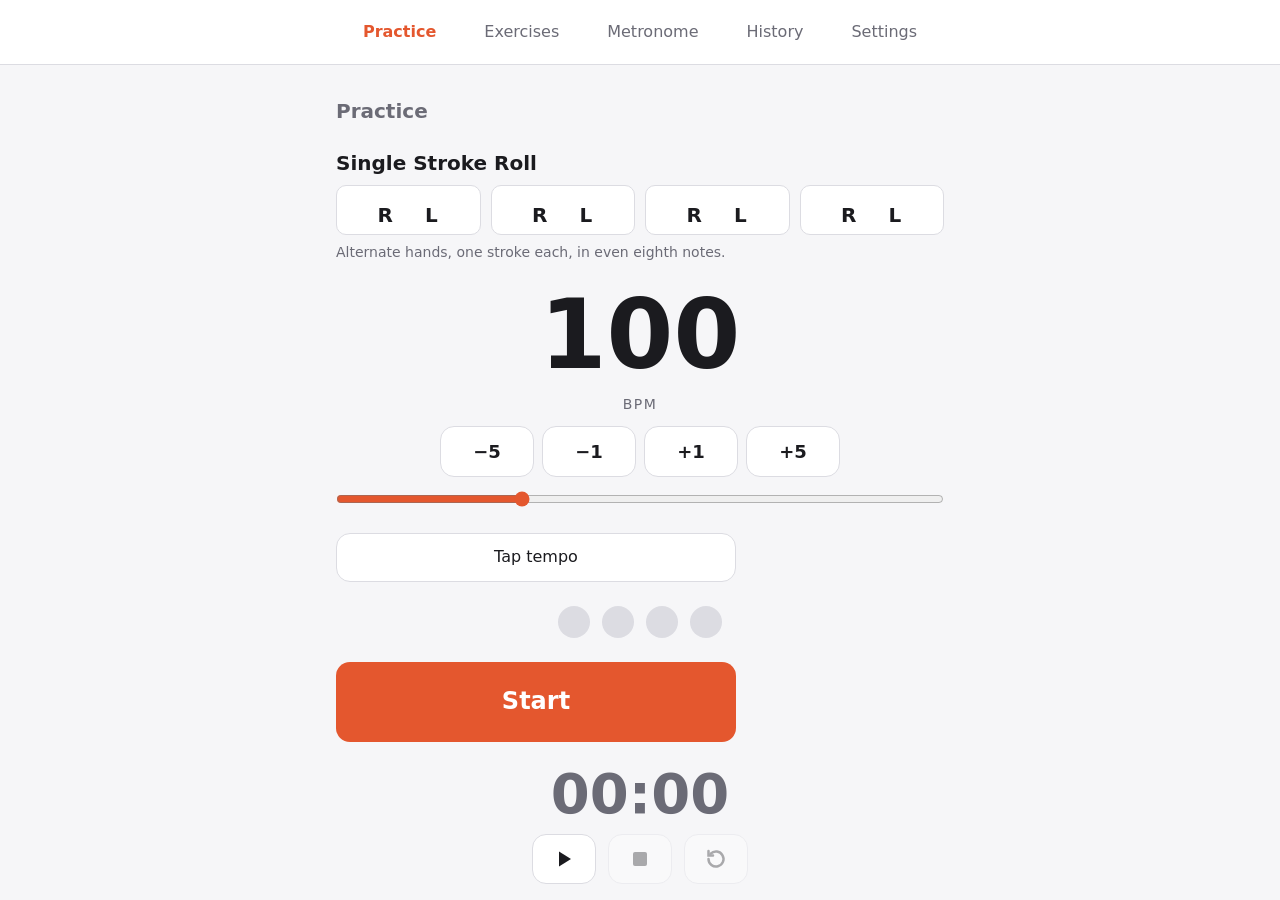
==== apps/drummel/index.html @ ed9465ee "Deploy drummel 61429cb Source: https://github.com/rhombl4/drummel/commit/61429cb33335d28563a797a4c49" ====
<!doctype html>
<html lang="en">
  <head>
    <meta charset="UTF-8" />
    <meta
      name="viewport"
      content="width=device-width, initial-scale=1.0, viewport-fit=cover"
    />
    <meta name="theme-color" content="#1b1b1f" />
    <meta
      name="description"
      content="Practice pad companion: metronome, timer and sticking exercises"
    />
    <!-- Home-screen install on iOS -->
    <meta name="mobile-web-app-capable" content="yes" />
    <meta name="apple-mobile-web-app-capable" content="yes" />
    <meta name="apple-mobile-web-app-status-bar-style" content="black-translucent" />
    <meta name="apple-mobile-web-app-title" content="Drummel" />
    <link rel="apple-touch-icon" href="/apps/drummel/icons/apple-touch-icon.png" />
    <link rel="icon" type="image/svg+xml" href="/apps/drummel/favicon.svg" />
    <title>Drummel</title>
    <script type="module" crossorigin src="/apps/drummel/assets/index-C4ExDwAm.js"></script>
    <link rel="stylesheet" crossorigin href="/apps/drummel/assets/index-DDcZqGV8.css">
  <link rel="manifest" href="/apps/drummel/manifest.webmanifest"></head>
  <body>
    <div id="root"></div>
  </body>
</html>
---- apps/drummel/assets/index-DDcZqGV8.css ----
:root{--bg:#f6f6f8;--surface:#fff;--text:#1b1b1f;--muted:#6b6b76;--border:#dcdce2;--accent:#e4572e;--accent-text:#fff;--beat-off:#dcdce2;--beat-on:#e4572e;--beat-accent:#1b1b1f;--radius:14px;--nav-height:64px;--lightningcss-light:initial;--lightningcss-dark: ;color-scheme:light dark;-webkit-text-size-adjust:100%;-webkit-tap-highlight-color:transparent;font-family:system-ui,-apple-system,Segoe UI,Roboto,sans-serif;font-size:16px;line-height:1.4}@media (prefers-color-scheme:dark){:root{--lightningcss-light: ;--lightningcss-dark:initial;--bg:#1b1b1f;--surface:#26262c;--text:#f3f3f6;--muted:#a0a0ab;--border:#3a3a43;--beat-off:#3a3a43;--beat-accent:#f3f3f6}}*{box-sizing:border-box}html,body,#root{height:100%;margin:0}body{background:var(--bg);color:var(--text);overscroll-behavior:none}button{font:inherit;color:inherit;border:1px solid var(--border);background:var(--surface);border-radius:var(--radius);cursor:pointer;touch-action:manipulation;-webkit-user-select:none;user-select:none;min-width:48px;min-height:48px;padding:12px 16px}button:active{transform:scale(.97)}button:focus-visible{outline:3px solid var(--accent);outline-offset:2px}input[type=range]{width:100%;accent-color:var(--accent)}.app{flex-direction:column;height:100%;display:flex}.app-main{padding:16px;padding-bottom:calc(var(--nav-height) + 16px);flex:1;overflow:auto}.app-nav{height:var(--nav-height);background:var(--surface);border-top:1px solid var(--border);padding-bottom:env(safe-area-inset-bottom);display:flex;position:fixed;bottom:0;left:0;right:0}.app-nav button{color:var(--muted);background:0 0;border:0;border-radius:0;flex:1;padding:8px 4px;font-size:14px}.app-nav button[aria-current=page]{color:var(--accent);font-weight:600}@media (width>=768px){.app{flex-direction:column-reverse}.app-nav{border-top:0;border-bottom:1px solid var(--border);justify-content:center;gap:8px;height:auto;padding:8px 16px;position:static}.app-nav button{flex:none;padding:8px 20px;font-size:16px}.app-main{width:100%;max-width:640px;margin:0 auto;padding:32px 16px}}.screen{flex-direction:column;gap:24px;min-height:100%;display:flex}.screen h1{color:var(--muted);margin:0;font-size:20px;font-weight:600}.placeholder{color:var(--muted)}.tempo{flex-direction:column;align-items:center;gap:12px;display:flex}.tempo-value{font-variant-numeric:tabular-nums;font-size:96px;font-weight:700;line-height:1}.tempo-label{color:var(--muted);letter-spacing:.1em;text-transform:uppercase;font-size:14px}.tempo-buttons{gap:8px;width:100%;max-width:400px;display:flex}.tempo-buttons button{flex:1;font-size:18px;font-weight:600}.beats{justify-content:center;gap:12px;display:flex}.beat{background:var(--beat-off);border-radius:50%;width:32px;height:32px;transition:transform 60ms ease-out}.beat.on{background:var(--beat-on);transform:scale(1.25)}.beat.accent.on{background:var(--beat-accent)}.big-button{background:var(--accent);width:100%;max-width:400px;min-height:80px;color:var(--accent-text);border:0;align-self:center;font-size:24px;font-weight:700}.big-button.stop{background:var(--text);color:var(--bg)}button.tempo-value{background:0 0;border:0;border-radius:8px;min-height:0;padding:0}.tempo-input{font:inherit;text-align:center;width:4ch;color:var(--text);background:var(--surface);border:2px solid var(--accent);appearance:textfield;border-radius:8px;font-size:96px;font-weight:700;line-height:1}.tempo-input::-webkit-outer-spin-button{-webkit-appearance:none}.tempo-input::-webkit-inner-spin-button{-webkit-appearance:none}.tap-button{justify-content:center;align-self:center;gap:12px;width:100%;max-width:400px;display:flex}.tap-dots{color:var(--accent);letter-spacing:2px}.controls-grid{gap:16px;display:grid}.control{flex-direction:column;gap:6px;display:flex}.control-label{color:var(--muted);text-transform:uppercase;letter-spacing:.08em;font-size:13px}.segmented{border:1px solid var(--border);border-radius:var(--radius);background:var(--surface);display:flex;overflow:hidden}.segmented button{border:0;border-right:1px solid var(--border);background:0 0;border-radius:0;flex:1}.segmented button:last-child{border-right:0}.segmented button[aria-checked=true]{background:var(--accent);color:var(--accent-text);font-weight:600}.toggle[aria-checked=true]{background:var(--accent);color:var(--accent-text);border-color:var(--accent);font-weight:600}.timer-display{text-align:center;font-variant-numeric:tabular-nums;color:var(--muted);font-size:56px;font-weight:700;line-height:1}.timer-display.running{color:var(--text)}.timer-display.paused{color:var(--accent)}.timer-controls{justify-content:center;gap:12px;margin-top:12px;display:flex}.timer-controls button{justify-content:center;align-items:center;width:64px;display:inline-flex}.timer-controls button:disabled{opacity:.35;cursor:default}@media (orientation:landscape) and (height<=520px){:root{--nav-height:44px}.app-main{padding:12px 16px;padding-bottom:calc(var(--nav-height) + 12px)}.app-nav button{padding:4px;font-size:13px}.screen.practice{grid-template:"tempo beats""start timer"/1fr 1fr;align-items:center;gap:8px 24px;min-height:0;display:grid}.screen.practice .area-title,.screen.practice .secondary{display:none}.area-tempo{grid-area:tempo}.area-beats{grid-area:beats}.area-start{grid-area:start;display:flex}.area-timer{grid-area:timer}.tempo{gap:6px}.tempo-value,.tempo-input{font-size:64px}.tempo-label{display:none}.tempo .tempo-buttons button{min-height:40px;padding:6px 8px}.tempo input[type=range]{display:none}.beat{width:48px;height:48px}.big-button{min-height:64px;font-size:20px}.timer-display{font-size:64px}.timer-controls{margin-top:8px}.timer-controls button{width:56px;min-height:44px}}.exercise-header{flex-direction:column;gap:8px;display:flex}.exercise-title-row{flex-wrap:wrap;align-items:baseline;gap:4px 12px;display:flex}button.exercise-name{text-align:left;background:0 0;border:0;border-radius:6px;min-height:0;padding:0;font-size:20px;font-weight:600}.routine-progress,.hint,.exercise-description{color:var(--muted);margin:0;font-size:14px}.sticking{font-variant-numeric:tabular-nums;flex-direction:column;gap:6px;display:flex}.sticking-bar{gap:10px;display:flex}.sticking-beat{background:var(--surface);border:1px solid var(--border);border-radius:10px;flex:1;justify-content:center;gap:2px;padding:4px 2px;display:flex}.cell{text-align:center;min-width:18px;max-width:44px;color:var(--text);border-radius:8px;flex:1;padding-top:10px;font-size:20px;font-weight:600;line-height:1.5;position:relative}.cell.accent{font-weight:800}.cell.rest{color:var(--muted)}.cell.active{background:var(--accent);color:var(--accent-text)}.cell .accent-mark{color:var(--accent);font-size:11px;line-height:1;position:absolute;top:-2px;left:0;right:0}.cell.active .accent-mark{color:var(--accent-text)}.cell .grace{vertical-align:top;opacity:.8;margin-right:1px;font-size:11px;font-weight:500}.list{flex-direction:column;gap:8px;margin:0;padding:0;list-style:none;display:flex}.list-item{align-items:stretch;gap:8px;display:flex}.list-main{text-align:left;flex-direction:column;flex:1;align-items:flex-start;gap:2px;display:flex}.list-main[aria-current=true]{border-color:var(--accent);box-shadow:inset 0 0 0 1px var(--accent)}.list-title{font-weight:600}.list-sub{color:var(--muted);font-size:13px}.list-actions{flex-direction:column;gap:4px;display:flex}.list-actions button{flex:1;min-height:0;padding:6px 10px;font-size:13px}.category-title{color:var(--muted);text-transform:uppercase;letter-spacing:.08em;margin:8px 0;font-size:15px}.chips{flex-wrap:wrap;gap:8px;display:flex}.chips button{border-radius:999px;min-height:40px;padding:6px 14px;font-size:14px}.chips button[aria-checked=true]{background:var(--accent);color:var(--accent-text);border-color:var(--accent);font-weight:600}.routine-editor{flex-direction:column;gap:16px;display:flex}.field{flex-direction:column;gap:4px;display:flex}.field input,.field select{font:inherit;color:inherit;background:var(--surface);border:1px solid var(--border);border-radius:10px;width:100%;min-height:44px;padding:10px 12px}.field.grow{flex:160px}.field.narrow{flex:0 0 72px}.steps{flex-direction:column;gap:12px;margin:0;padding:0;list-style:none;display:flex}.step{border:1px solid var(--border);border-radius:var(--radius);background:var(--surface);flex-wrap:wrap;align-items:flex-end;gap:8px;padding:12px;display:flex}.step-actions{gap:4px;display:flex}.step-actions button{min-width:40px;min-height:44px;padding:6px}.editor-actions{justify-content:flex-end;gap:8px;display:flex}button.primary{background:var(--accent);color:var(--accent-text);border-color:var(--accent);font-weight:600}button:disabled{opacity:.4;cursor:default}@media (orientation:landscape) and (height<=520px){.screen.practice{grid-template-rows:auto auto auto;grid-template-areas:"header header""tempo beats""start timer"}.area-header{grid-area:header}.exercise-header{gap:4px}.routine-progress{font-size:12px}.sticking-bar{gap:6px}.sticking-beat{padding:2px}.cell{padding-top:8px;font-size:16px;line-height:1.3}.screen.practice{gap:4px 20px}.exercise-title-row{gap:2px 10px}button.exercise-name{font-size:14px}.cell{min-width:14px;padding-top:7px;font-size:15px;line-height:1.2}.tempo-value,.tempo-input{font-size:52px}.tempo .tempo-buttons button{min-height:36px;padding:4px 6px;font-size:15px}.big-button{min-height:52px;font-size:18px}.beat{width:34px;height:34px}.timer-display{font-size:40px}.timer-controls{margin-top:4px}.timer-controls button{width:52px;min-height:38px}}@media (orientation:landscape) and (height<=520px) and (width>=768px){.app-main{padding:8px 16px}.app-nav{padding:4px 16px}}.totals{grid-template-columns:1fr 1fr;gap:12px;display:grid}.total{border-radius:var(--radius);background:var(--surface);border:1px solid var(--border);flex-direction:column;gap:4px;padding:16px;display:flex}.total-value{font-variant-numeric:tabular-nums;font-size:28px;font-weight:700}.list-main.session{cursor:default}.timer-display.countdown.stopped{color:var(--accent)}@keyframes flash{0%,to{background:0 0}20%,60%{background:var(--accent)}}.screen.practice.flash{border-radius:var(--radius);animation:1.5s ease-out flash}
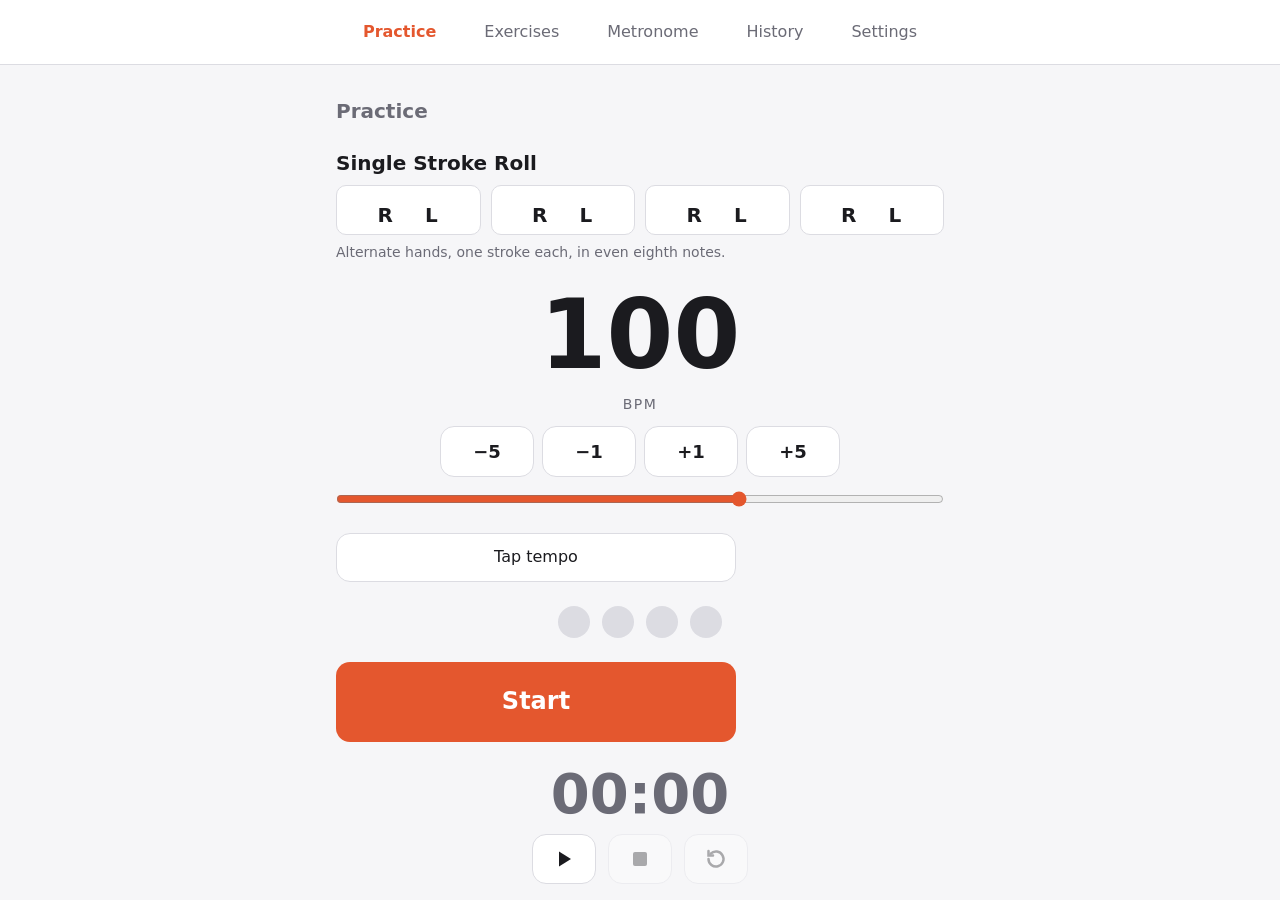
==== commit e2686f2d: "Deploy drummel 3fdf160 Source: https://github.com/rhombl4/drummel/commit/3fdf160859a5dc8070a7a30a02d" ====
--- a/apps/drummel/index.html
+++ b/apps/drummel/index.html
@@ -19,7 +19,7 @@
     <link rel="apple-touch-icon" href="/apps/drummel/icons/apple-touch-icon.png" />
     <link rel="icon" type="image/svg+xml" href="/apps/drummel/favicon.svg" />
     <title>Drummel</title>
-    <script type="module" crossorigin src="/apps/drummel/assets/index-C4ExDwAm.js"></script>
+    <script type="module" crossorigin src="/apps/drummel/assets/index-Dkae7_e9.js"></script>
     <link rel="stylesheet" crossorigin href="/apps/drummel/assets/index-DDcZqGV8.css">
   <link rel="manifest" href="/apps/drummel/manifest.webmanifest"></head>
   <body>
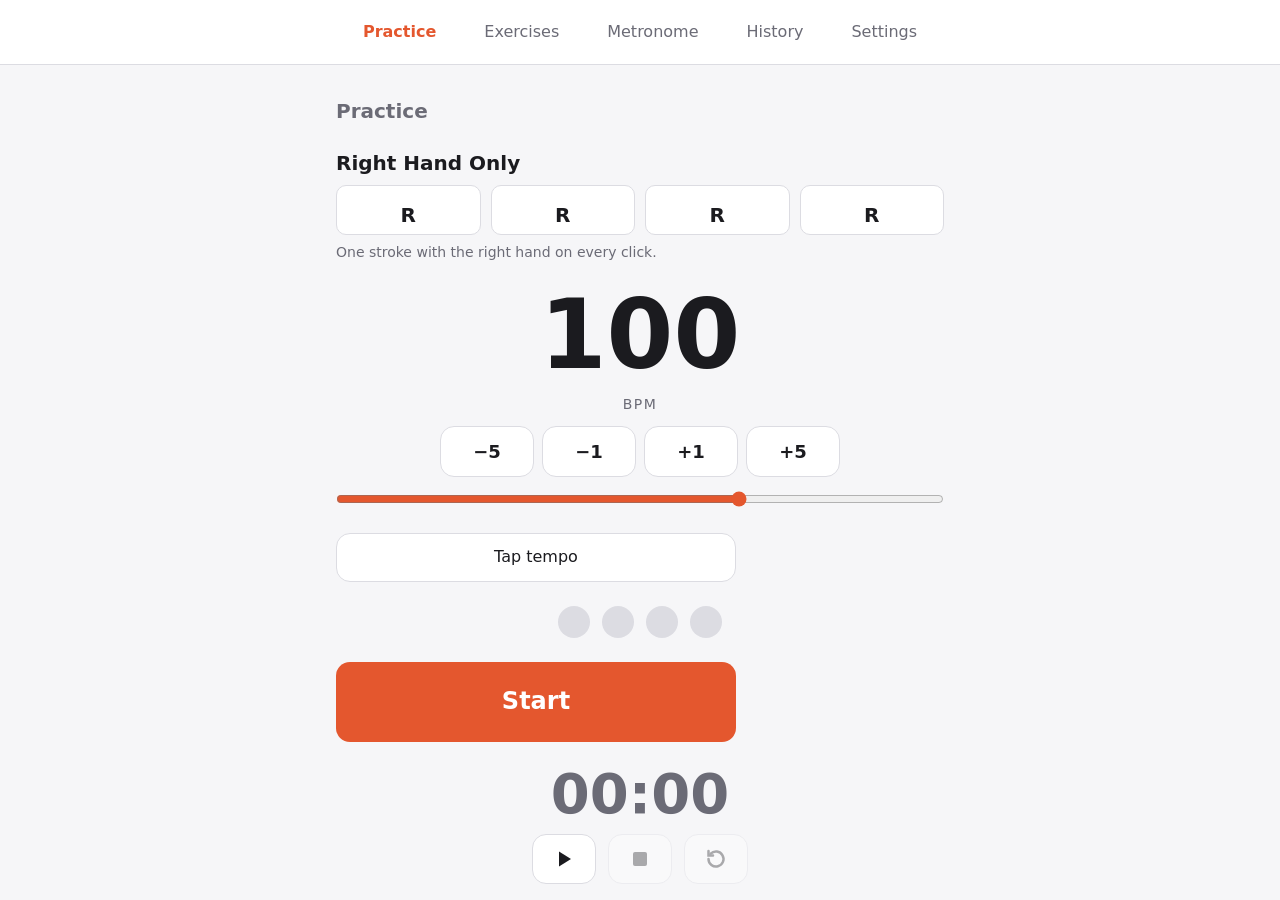
==== commit f09919be: "Deploy drummel 3db5f60 Source: https://github.com/rhombl4/drummel/commit/3db5f60494e4a81fe7274b5454d" ====
--- a/apps/drummel/index.html
+++ b/apps/drummel/index.html
@@ -19,7 +19,7 @@
     <link rel="apple-touch-icon" href="/apps/drummel/icons/apple-touch-icon.png" />
     <link rel="icon" type="image/svg+xml" href="/apps/drummel/favicon.svg" />
     <title>Drummel</title>
-    <script type="module" crossorigin src="/apps/drummel/assets/index-Dkae7_e9.js"></script>
+    <script type="module" crossorigin src="/apps/drummel/assets/index-wnAmwnyd.js"></script>
     <link rel="stylesheet" crossorigin href="/apps/drummel/assets/index-DDcZqGV8.css">
   <link rel="manifest" href="/apps/drummel/manifest.webmanifest"></head>
   <body>
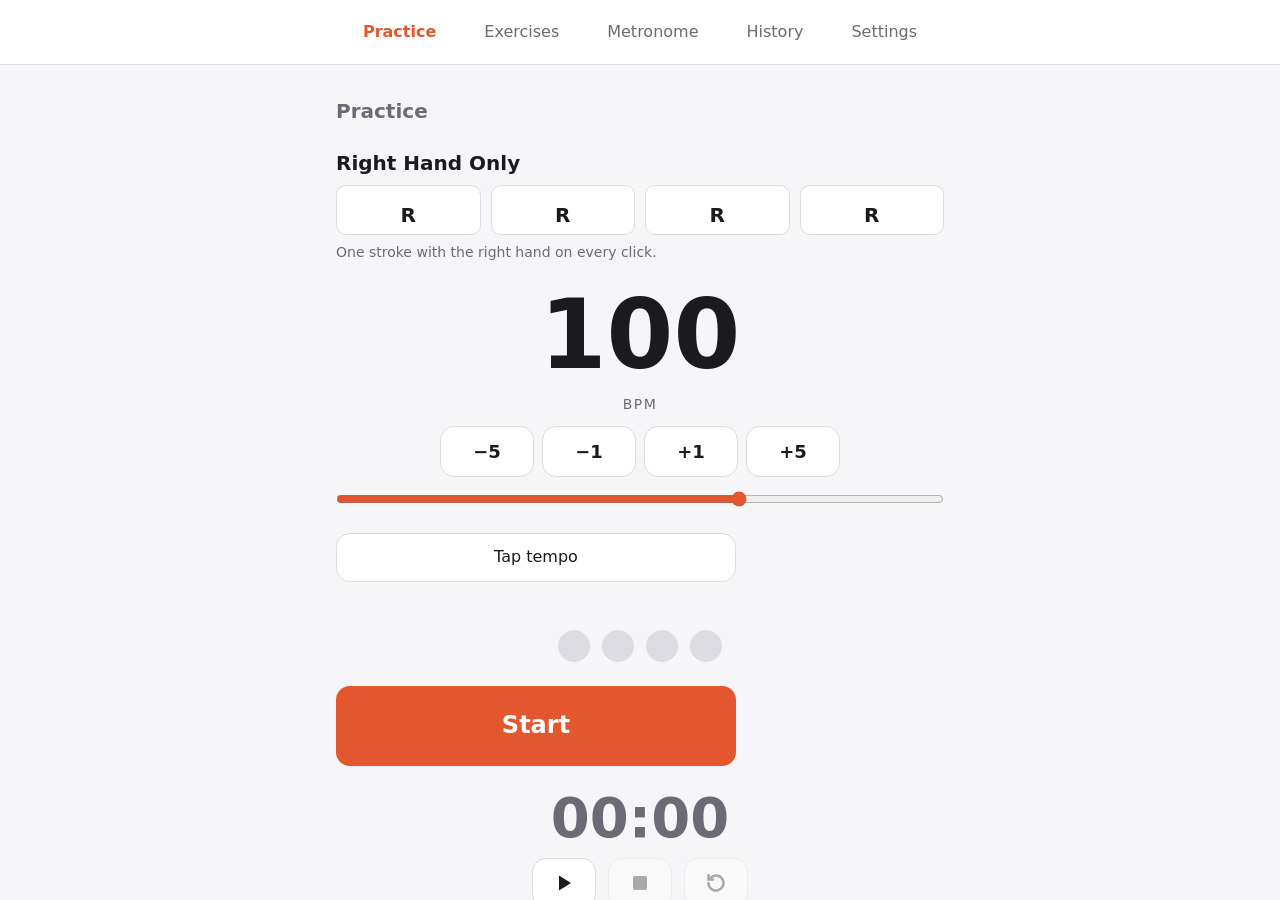
==== commit 8995d402: "Deploy drummel eaaee8e Source: https://github.com/rhombl4/drummel/commit/eaaee8edaa012573c6c92ba9397" ====
--- a/apps/drummel/index.html
+++ b/apps/drummel/index.html
@@ -19,8 +19,8 @@
     <link rel="apple-touch-icon" href="/apps/drummel/icons/apple-touch-icon.png" />
     <link rel="icon" type="image/svg+xml" href="/apps/drummel/favicon.svg" />
     <title>Drummel</title>
-    <script type="module" crossorigin src="/apps/drummel/assets/index-wnAmwnyd.js"></script>
-    <link rel="stylesheet" crossorigin href="/apps/drummel/assets/index-DDcZqGV8.css">
+    <script type="module" crossorigin src="/apps/drummel/assets/index-CrdsXEoo.js"></script>
+    <link rel="stylesheet" crossorigin href="/apps/drummel/assets/index-CW_EjE6f.css">
   <link rel="manifest" href="/apps/drummel/manifest.webmanifest"></head>
   <body>
     <div id="root"></div>
--- a/apps/drummel/assets/index-CW_EjE6f.css
+++ b/apps/drummel/assets/index-CW_EjE6f.css
@@ -0,0 +1 @@
+:root{--bg:#f6f6f8;--surface:#fff;--text:#1b1b1f;--muted:#6b6b76;--border:#dcdce2;--accent:#e4572e;--accent-text:#fff;--beat-off:#dcdce2;--beat-on:#e4572e;--beat-accent:#1b1b1f;--radius:14px;--nav-height:64px;--lightningcss-light:initial;--lightningcss-dark: ;color-scheme:light dark;-webkit-text-size-adjust:100%;-webkit-tap-highlight-color:transparent;font-family:system-ui,-apple-system,Segoe UI,Roboto,sans-serif;font-size:16px;line-height:1.4}@media (prefers-color-scheme:dark){:root{--lightningcss-light: ;--lightningcss-dark:initial;--bg:#1b1b1f;--surface:#26262c;--text:#f3f3f6;--muted:#a0a0ab;--border:#3a3a43;--beat-off:#3a3a43;--beat-accent:#f3f3f6}}*{box-sizing:border-box}html,body,#root{height:100%;margin:0}body{background:var(--bg);color:var(--text);overscroll-behavior:none}button{font:inherit;color:inherit;border:1px solid var(--border);background:var(--surface);border-radius:var(--radius);cursor:pointer;touch-action:manipulation;-webkit-user-select:none;user-select:none;min-width:48px;min-height:48px;padding:12px 16px}button:active{transform:scale(.97)}button:focus-visible{outline:3px solid var(--accent);outline-offset:2px}input[type=range]{width:100%;accent-color:var(--accent)}.app{flex-direction:column;height:100%;display:flex}.app-main{padding:16px;padding-bottom:calc(var(--nav-height) + 16px);flex:1;overflow:auto}.app-nav{height:var(--nav-height);background:var(--surface);border-top:1px solid var(--border);padding-bottom:env(safe-area-inset-bottom);display:flex;position:fixed;bottom:0;left:0;right:0}.app-nav button{color:var(--muted);background:0 0;border:0;border-radius:0;flex:1;padding:8px 4px;font-size:14px}.app-nav button[aria-current=page]{color:var(--accent);font-weight:600}@media (width>=768px){.app{flex-direction:column-reverse}.app-nav{border-top:0;border-bottom:1px solid var(--border);justify-content:center;gap:8px;height:auto;padding:8px 16px;position:static}.app-nav button{flex:none;padding:8px 20px;font-size:16px}.app-main{width:100%;max-width:640px;margin:0 auto;padding:32px 16px}}.screen{flex-direction:column;gap:24px;min-height:100%;display:flex}.screen h1{color:var(--muted);margin:0;font-size:20px;font-weight:600}.placeholder{color:var(--muted)}.tempo{flex-direction:column;align-items:center;gap:12px;display:flex}.tempo-value{font-variant-numeric:tabular-nums;font-size:96px;font-weight:700;line-height:1}.tempo-label{color:var(--muted);letter-spacing:.1em;text-transform:uppercase;font-size:14px}.tempo-buttons{gap:8px;width:100%;max-width:400px;display:flex}.tempo-buttons button{flex:1;font-size:18px;font-weight:600}.beats{justify-content:center;gap:12px;display:flex}.beat{background:var(--beat-off);border-radius:50%;width:32px;height:32px;transition:transform 60ms ease-out}.beat.on{background:var(--beat-on);transform:scale(1.25)}.beat.accent.on{background:var(--beat-accent)}.big-button{background:var(--accent);width:100%;max-width:400px;min-height:80px;color:var(--accent-text);border:0;align-self:center;font-size:24px;font-weight:700}.big-button.stop{background:var(--text);color:var(--bg)}button.tempo-value{background:0 0;border:0;border-radius:8px;min-height:0;padding:0}.tempo-input{font:inherit;text-align:center;width:4ch;color:var(--text);background:var(--surface);border:2px solid var(--accent);appearance:textfield;border-radius:8px;font-size:96px;font-weight:700;line-height:1}.tempo-input::-webkit-outer-spin-button{-webkit-appearance:none}.tempo-input::-webkit-inner-spin-button{-webkit-appearance:none}.tap-button{justify-content:center;align-self:center;gap:12px;width:100%;max-width:400px;display:flex}.tap-dots{color:var(--accent);letter-spacing:2px}.controls-grid{gap:16px;display:grid}.control{flex-direction:column;gap:6px;display:flex}.control-label{color:var(--muted);text-transform:uppercase;letter-spacing:.08em;font-size:13px}.segmented{border:1px solid var(--border);border-radius:var(--radius);background:var(--surface);display:flex;overflow:hidden}.segmented button{border:0;border-right:1px solid var(--border);background:0 0;border-radius:0;flex:1}.segmented button:last-child{border-right:0}.segmented button[aria-checked=true]{background:var(--accent);color:var(--accent-text);font-weight:600}.toggle[aria-checked=true]{background:var(--accent);color:var(--accent-text);border-color:var(--accent);font-weight:600}.timer-display{text-align:center;font-variant-numeric:tabular-nums;color:var(--muted);font-size:56px;font-weight:700;line-height:1}.timer-display.running{color:var(--text)}.timer-display.paused{color:var(--accent)}.timer-controls{justify-content:center;gap:12px;margin-top:12px;display:flex}.timer-controls button{justify-content:center;align-items:center;width:64px;display:inline-flex}.timer-controls button:disabled{opacity:.35;cursor:default}@media (orientation:landscape) and (height<=520px){:root{--nav-height:44px}.app-main{padding:12px 16px;padding-bottom:calc(var(--nav-height) + 12px)}.app-nav button{padding:4px;font-size:13px}.screen.practice{grid-template:"tempo beats""start timer"/1fr 1fr;align-items:center;gap:8px 24px;min-height:0;display:grid}.screen.practice .area-title,.screen.practice .secondary{display:none}.area-tempo{grid-area:tempo}.area-beats{grid-area:beats}.area-start{grid-area:start;display:flex}.area-timer{grid-area:timer}.tempo{gap:6px}.tempo-value,.tempo-input{font-size:64px}.tempo-label{display:none}.tempo .tempo-buttons button{min-height:40px;padding:6px 8px}.tempo input[type=range]{display:none}.beat{width:48px;height:48px}.big-button{min-height:64px;font-size:20px}.timer-display{font-size:64px}.timer-controls{margin-top:8px}.timer-controls button{width:56px;min-height:44px}}.exercise-header{flex-direction:column;gap:8px;display:flex}.exercise-title-row{flex-wrap:wrap;align-items:baseline;gap:4px 12px;display:flex}button.exercise-name{text-align:left;background:0 0;border:0;border-radius:6px;min-height:0;padding:0;font-size:20px;font-weight:600}.routine-progress,.hint,.exercise-description{color:var(--muted);margin:0;font-size:14px}.sticking{font-variant-numeric:tabular-nums;flex-direction:column;gap:6px;display:flex}.sticking-bar{gap:10px;display:flex}.sticking-beat{background:var(--surface);border:1px solid var(--border);border-radius:10px;flex:1;justify-content:center;gap:2px;padding:4px 2px;display:flex}.cell{text-align:center;min-width:18px;max-width:44px;color:var(--text);border-radius:8px;flex:1;padding-top:10px;font-size:20px;font-weight:600;line-height:1.5;position:relative}.cell.accent{font-weight:800}.cell.rest{color:var(--muted)}.cell.active{background:var(--accent);color:var(--accent-text)}.cell .accent-mark{color:var(--accent);font-size:11px;line-height:1;position:absolute;top:-2px;left:0;right:0}.cell.active .accent-mark{color:var(--accent-text)}.cell .grace{vertical-align:top;opacity:.8;margin-right:1px;font-size:11px;font-weight:500}.list{flex-direction:column;gap:8px;margin:0;padding:0;list-style:none;display:flex}.list-item{align-items:stretch;gap:8px;display:flex}.list-main{text-align:left;flex-direction:column;flex:1;align-items:flex-start;gap:2px;display:flex}.list-main[aria-current=true]{border-color:var(--accent);box-shadow:inset 0 0 0 1px var(--accent)}.list-title{font-weight:600}.list-sub{color:var(--muted);font-size:13px}.list-actions{flex-direction:column;gap:4px;display:flex}.list-actions button{flex:1;min-height:0;padding:6px 10px;font-size:13px}.category-title{color:var(--muted);text-transform:uppercase;letter-spacing:.08em;margin:8px 0;font-size:15px}.chips{flex-wrap:wrap;gap:8px;display:flex}.chips button{border-radius:999px;min-height:40px;padding:6px 14px;font-size:14px}.chips button[aria-checked=true]{background:var(--accent);color:var(--accent-text);border-color:var(--accent);font-weight:600}.routine-editor{flex-direction:column;gap:16px;display:flex}.field{flex-direction:column;gap:4px;display:flex}.field input,.field select{font:inherit;color:inherit;background:var(--surface);border:1px solid var(--border);border-radius:10px;width:100%;min-height:44px;padding:10px 12px}.field.grow{flex:160px}.field.narrow{flex:0 0 72px}.steps{flex-direction:column;gap:12px;margin:0;padding:0;list-style:none;display:flex}.step{border:1px solid var(--border);border-radius:var(--radius);background:var(--surface);flex-wrap:wrap;align-items:flex-end;gap:8px;padding:12px;display:flex}.step-actions{gap:4px;display:flex}.step-actions button{min-width:40px;min-height:44px;padding:6px}.editor-actions{justify-content:flex-end;gap:8px;display:flex}button.primary{background:var(--accent);color:var(--accent-text);border-color:var(--accent);font-weight:600}button:disabled{opacity:.4;cursor:default}@media (orientation:landscape) and (height<=520px){.screen.practice{grid-template-rows:auto auto auto;grid-template-areas:"header header""tempo beats""start timer"}.area-header{grid-area:header}.exercise-header{gap:4px}.routine-progress{font-size:12px}.sticking-bar{gap:6px}.sticking-beat{padding:2px}.cell{padding-top:8px;font-size:16px;line-height:1.3}.screen.practice{gap:4px 20px}.exercise-title-row{gap:2px 10px}button.exercise-name{font-size:14px}.cell{min-width:14px;padding-top:7px;font-size:15px;line-height:1.2}.tempo-value,.tempo-input{font-size:52px}.tempo .tempo-buttons button{min-height:36px;padding:4px 6px;font-size:15px}.big-button{min-height:52px;font-size:18px}.beat{width:34px;height:34px}.timer-display{font-size:40px}.timer-controls{margin-top:4px}.timer-controls button{width:52px;min-height:38px}}@media (orientation:landscape) and (height<=520px) and (width>=768px){.app-main{padding:8px 16px}.app-nav{padding:4px 16px}}.totals{grid-template-columns:1fr 1fr;gap:12px;display:grid}.total{border-radius:var(--radius);background:var(--surface);border:1px solid var(--border);flex-direction:column;gap:4px;padding:16px;display:flex}.total-value{font-variant-numeric:tabular-nums;font-size:28px;font-weight:700}.list-main.session{cursor:default}.timer-display.countdown.stopped{color:var(--accent)}@keyframes flash{0%,to{background:0 0}20%,60%{background:var(--accent)}}.screen.practice.flash{border-radius:var(--radius);animation:1.5s ease-out flash}.beats-wrap{flex-direction:column;align-items:center;gap:6px;display:flex}.count-in-label{letter-spacing:.1em;text-transform:uppercase;color:var(--accent);min-height:1.2em;font-size:13px}.beat.count-in.on{background:var(--muted)}
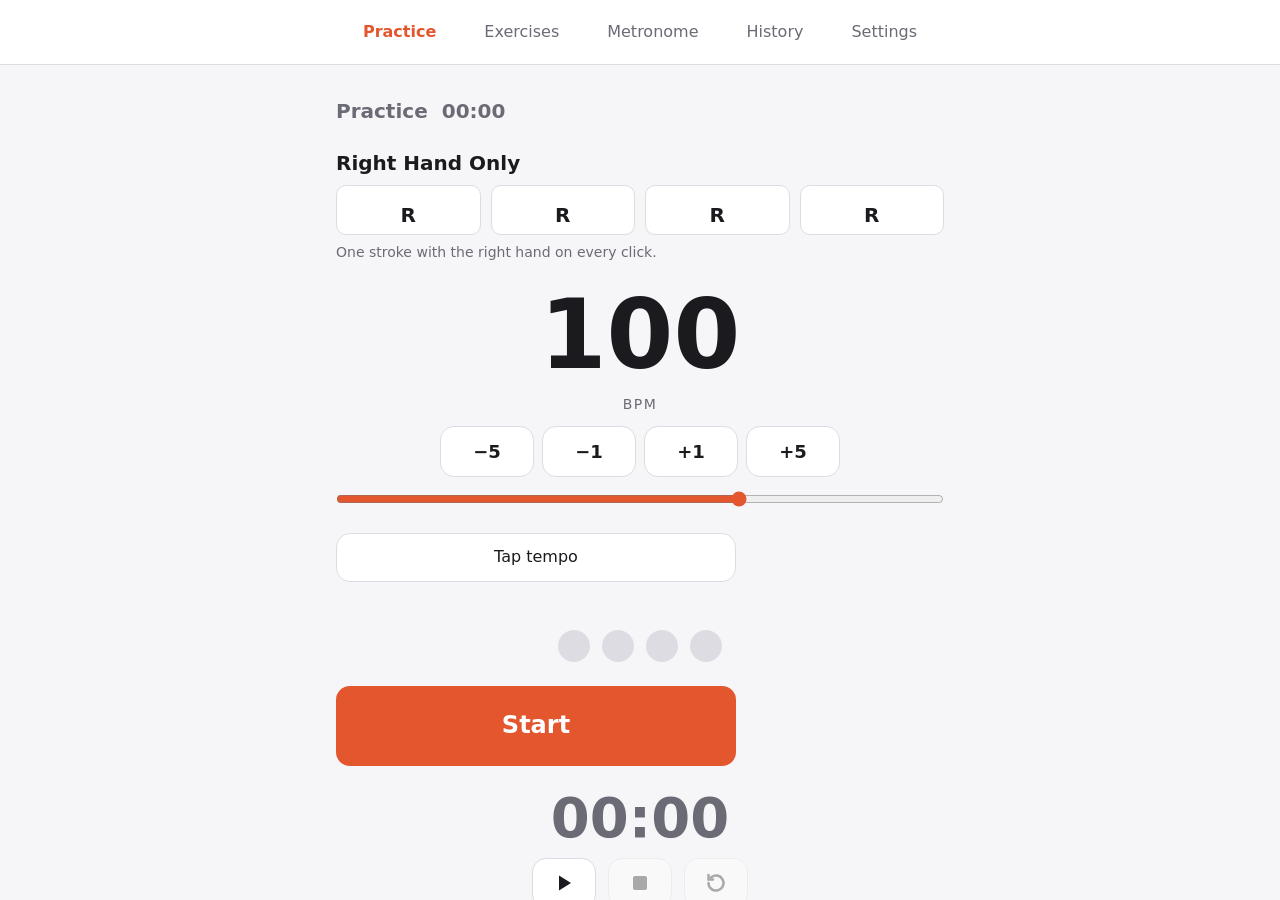
==== commit b5337ee4: "Deploy drummel c10fad1 Source: https://github.com/rhombl4/drummel/commit/c10fad1524e37d294e18d9a5a09" ====
--- a/apps/drummel/index.html
+++ b/apps/drummel/index.html
@@ -19,8 +19,8 @@
     <link rel="apple-touch-icon" href="/apps/drummel/icons/apple-touch-icon.png" />
     <link rel="icon" type="image/svg+xml" href="/apps/drummel/favicon.svg" />
     <title>Drummel</title>
-    <script type="module" crossorigin src="/apps/drummel/assets/index-CrdsXEoo.js"></script>
-    <link rel="stylesheet" crossorigin href="/apps/drummel/assets/index-CW_EjE6f.css">
+    <script type="module" crossorigin src="/apps/drummel/assets/index-BMme8jic.js"></script>
+    <link rel="stylesheet" crossorigin href="/apps/drummel/assets/index-G0Q7fBbX.css">
   <link rel="manifest" href="/apps/drummel/manifest.webmanifest"></head>
   <body>
     <div id="root"></div>
--- a/apps/drummel/assets/index-G0Q7fBbX.css
+++ b/apps/drummel/assets/index-G0Q7fBbX.css
@@ -0,0 +1 @@
+:root{--bg:#f6f6f8;--surface:#fff;--text:#1b1b1f;--muted:#6b6b76;--border:#dcdce2;--accent:#e4572e;--accent-text:#fff;--beat-off:#dcdce2;--beat-on:#e4572e;--beat-accent:#1b1b1f;--radius:14px;--nav-height:64px;--lightningcss-light:initial;--lightningcss-dark: ;color-scheme:light dark;-webkit-text-size-adjust:100%;-webkit-tap-highlight-color:transparent;font-family:system-ui,-apple-system,Segoe UI,Roboto,sans-serif;font-size:16px;line-height:1.4}@media (prefers-color-scheme:dark){:root{--lightningcss-light: ;--lightningcss-dark:initial;--bg:#1b1b1f;--surface:#26262c;--text:#f3f3f6;--muted:#a0a0ab;--border:#3a3a43;--beat-off:#3a3a43;--beat-accent:#f3f3f6}}*{box-sizing:border-box}html,body,#root{height:100%;margin:0}body{background:var(--bg);color:var(--text);overscroll-behavior:none}button{font:inherit;color:inherit;border:1px solid var(--border);background:var(--surface);border-radius:var(--radius);cursor:pointer;touch-action:manipulation;-webkit-user-select:none;user-select:none;min-width:48px;min-height:48px;padding:12px 16px}button:active{transform:scale(.97)}button:focus-visible{outline:3px solid var(--accent);outline-offset:2px}input[type=range]{width:100%;accent-color:var(--accent)}.app{flex-direction:column;height:100%;display:flex}.app-main{padding:16px;padding-bottom:calc(var(--nav-height) + 16px);flex:1;overflow:auto}.app-nav{height:var(--nav-height);background:var(--surface);border-top:1px solid var(--border);padding-bottom:env(safe-area-inset-bottom);display:flex;position:fixed;bottom:0;left:0;right:0}.app-nav button{color:var(--muted);background:0 0;border:0;border-radius:0;flex:1;padding:8px 4px;font-size:14px}.app-nav button[aria-current=page]{color:var(--accent);font-weight:600}@media (width>=768px){.app{flex-direction:column-reverse}.app-nav{border-top:0;border-bottom:1px solid var(--border);justify-content:center;gap:8px;height:auto;padding:8px 16px;position:static}.app-nav button{flex:none;padding:8px 20px;font-size:16px}.app-main{width:100%;max-width:640px;margin:0 auto;padding:32px 16px}}.screen{flex-direction:column;gap:24px;min-height:100%;display:flex}.screen h1{color:var(--muted);margin:0;font-size:20px;font-weight:600}.placeholder{color:var(--muted)}.tempo{flex-direction:column;align-items:center;gap:12px;display:flex}.tempo-value{font-variant-numeric:tabular-nums;font-size:96px;font-weight:700;line-height:1}.tempo-label{color:var(--muted);letter-spacing:.1em;text-transform:uppercase;font-size:14px}.tempo-buttons{gap:8px;width:100%;max-width:400px;display:flex}.tempo-buttons button{flex:1;font-size:18px;font-weight:600}.beats{justify-content:center;gap:12px;display:flex}.beat{background:var(--beat-off);border-radius:50%;width:32px;height:32px;transition:transform 60ms ease-out}.beat.on{background:var(--beat-on);transform:scale(1.25)}.beat.accent.on{background:var(--beat-accent)}.big-button{background:var(--accent);width:100%;max-width:400px;min-height:80px;color:var(--accent-text);border:0;align-self:center;font-size:24px;font-weight:700}.big-button.stop{background:var(--text);color:var(--bg)}button.tempo-value{background:0 0;border:0;border-radius:8px;min-height:0;padding:0}.tempo-input{font:inherit;text-align:center;width:4ch;color:var(--text);background:var(--surface);border:2px solid var(--accent);appearance:textfield;border-radius:8px;font-size:96px;font-weight:700;line-height:1}.tempo-input::-webkit-outer-spin-button{-webkit-appearance:none}.tempo-input::-webkit-inner-spin-button{-webkit-appearance:none}.tap-button{justify-content:center;align-self:center;gap:12px;width:100%;max-width:400px;display:flex}.tap-dots{color:var(--accent);letter-spacing:2px}.controls-grid{gap:16px;display:grid}.control{flex-direction:column;gap:6px;display:flex}.control-label{color:var(--muted);text-transform:uppercase;letter-spacing:.08em;font-size:13px}.segmented{border:1px solid var(--border);border-radius:var(--radius);background:var(--surface);display:flex;overflow:hidden}.segmented button{border:0;border-right:1px solid var(--border);background:0 0;border-radius:0;flex:1}.segmented button:last-child{border-right:0}.segmented button[aria-checked=true]{background:var(--accent);color:var(--accent-text);font-weight:600}.toggle[aria-checked=true]{background:var(--accent);color:var(--accent-text);border-color:var(--accent);font-weight:600}.timer-display{text-align:center;font-variant-numeric:tabular-nums;color:var(--muted);font-size:56px;font-weight:700;line-height:1}.timer-display.running{color:var(--text)}.timer-display.paused{color:var(--accent)}.timer-controls{justify-content:center;gap:12px;margin-top:12px;display:flex}.timer-controls button{justify-content:center;align-items:center;width:64px;display:inline-flex}.timer-controls button:disabled{opacity:.35;cursor:default}@media (orientation:landscape) and (height<=520px){:root{--nav-height:44px}.app-main{padding:12px 16px;padding-bottom:calc(var(--nav-height) + 12px)}.app-nav button{padding:4px;font-size:13px}.screen.practice{grid-template:"tempo beats""start timer"/1fr 1fr;align-items:center;gap:8px 24px;min-height:0;display:grid}.screen.practice .area-title,.screen.practice .secondary{display:none}.area-tempo{grid-area:tempo}.area-beats{grid-area:beats}.area-start{grid-area:start;display:flex}.area-timer{grid-area:timer}.tempo{gap:6px}.tempo-value,.tempo-input{font-size:64px}.tempo-label{display:none}.tempo .tempo-buttons button{min-height:40px;padding:6px 8px}.tempo input[type=range]{display:none}.beat{width:48px;height:48px}.big-button{min-height:64px;font-size:20px}.timer-display{font-size:64px}.timer-controls{margin-top:8px}.timer-controls button{width:56px;min-height:44px}}.exercise-header{flex-direction:column;gap:8px;display:flex}.exercise-title-row{flex-wrap:wrap;align-items:baseline;gap:4px 12px;display:flex}button.exercise-name{text-align:left;background:0 0;border:0;border-radius:6px;min-height:0;padding:0;font-size:20px;font-weight:600}.routine-progress,.hint,.exercise-description{color:var(--muted);margin:0;font-size:14px}.sticking{font-variant-numeric:tabular-nums;flex-direction:column;gap:6px;display:flex}.sticking-bar{gap:10px;display:flex}.sticking-beat{background:var(--surface);border:1px solid var(--border);border-radius:10px;flex:1;justify-content:center;gap:2px;padding:4px 2px;display:flex}.cell{text-align:center;min-width:18px;max-width:44px;color:var(--text);border-radius:8px;flex:1;padding-top:10px;font-size:20px;font-weight:600;line-height:1.5;position:relative}.cell.accent{font-weight:800}.cell.rest{color:var(--muted)}.cell.active{background:var(--accent);color:var(--accent-text)}.cell .accent-mark{color:var(--accent);font-size:11px;line-height:1;position:absolute;top:-2px;left:0;right:0}.cell.active .accent-mark{color:var(--accent-text)}.cell .grace{vertical-align:top;opacity:.8;margin-right:1px;font-size:11px;font-weight:500}.list{flex-direction:column;gap:8px;margin:0;padding:0;list-style:none;display:flex}.list-item{align-items:stretch;gap:8px;display:flex}.list-main{text-align:left;flex-direction:column;flex:1;align-items:flex-start;gap:2px;display:flex}.list-main[aria-current=true]{border-color:var(--accent);box-shadow:inset 0 0 0 1px var(--accent)}.list-title{font-weight:600}.list-sub{color:var(--muted);font-size:13px}.list-actions{flex-direction:column;gap:4px;display:flex}.list-actions button{flex:1;min-height:0;padding:6px 10px;font-size:13px}.category-title{color:var(--muted);text-transform:uppercase;letter-spacing:.08em;margin:8px 0;font-size:15px}.chips{flex-wrap:wrap;gap:8px;display:flex}.chips button{border-radius:999px;min-height:40px;padding:6px 14px;font-size:14px}.chips button[aria-checked=true]{background:var(--accent);color:var(--accent-text);border-color:var(--accent);font-weight:600}.routine-editor{flex-direction:column;gap:16px;display:flex}.field{flex-direction:column;gap:4px;display:flex}.field input,.field select{font:inherit;color:inherit;background:var(--surface);border:1px solid var(--border);border-radius:10px;width:100%;min-height:44px;padding:10px 12px}.field.grow{flex:160px}.field.narrow{flex:0 0 72px}.steps{flex-direction:column;gap:12px;margin:0;padding:0;list-style:none;display:flex}.step{border:1px solid var(--border);border-radius:var(--radius);background:var(--surface);flex-wrap:wrap;align-items:flex-end;gap:8px;padding:12px;display:flex}.step-actions{gap:4px;display:flex}.step-actions button{min-width:40px;min-height:44px;padding:6px}.editor-actions{justify-content:flex-end;gap:8px;display:flex}button.primary{background:var(--accent);color:var(--accent-text);border-color:var(--accent);font-weight:600}button:disabled{opacity:.4;cursor:default}@media (orientation:landscape) and (height<=520px){.screen.practice{grid-template-rows:auto auto auto;grid-template-areas:"header header""tempo beats""start timer"}.area-header{grid-area:header}.exercise-header{gap:4px}.routine-progress{font-size:12px}.sticking-bar{gap:6px}.sticking-beat{padding:2px}.cell{padding-top:8px;font-size:16px;line-height:1.3}.screen.practice{gap:4px 20px}.exercise-title-row{gap:2px 10px}button.exercise-name{font-size:14px}.cell{min-width:14px;padding-top:7px;font-size:15px;line-height:1.2}.tempo-value,.tempo-input{font-size:52px}.tempo .tempo-buttons button{min-height:36px;padding:4px 6px;font-size:15px}.big-button{min-height:52px;font-size:18px}.beat{width:34px;height:34px}.timer-display{font-size:40px}.timer-controls{margin-top:4px}.timer-controls button{width:52px;min-height:38px}}@media (orientation:landscape) and (height<=520px) and (width>=768px){.app-main{padding:8px 16px}.app-nav{padding:4px 16px}}.totals{grid-template-columns:1fr 1fr;gap:12px;display:grid}.total{border-radius:var(--radius);background:var(--surface);border:1px solid var(--border);flex-direction:column;gap:4px;padding:16px;display:flex}.total-value{font-variant-numeric:tabular-nums;font-size:28px;font-weight:700}.list-main.session{cursor:default}.timer-display.countdown.stopped{color:var(--accent)}@keyframes flash{0%,to{background:0 0}20%,60%{background:var(--accent)}}.screen.practice.flash{border-radius:var(--radius);animation:1.5s ease-out flash}.beats-wrap{flex-direction:column;align-items:center;gap:6px;display:flex}.count-in-label{letter-spacing:.1em;text-transform:uppercase;color:var(--accent);min-height:1.2em;font-size:13px}.beat.count-in.on{background:var(--muted)}.next-preview{border-radius:var(--radius);border:1px dashed var(--border);opacity:.85;flex-direction:column;gap:4px;padding:8px 10px;display:flex}.next-title{flex-wrap:wrap;align-items:baseline;gap:4px 10px;display:flex}.next-label{letter-spacing:.08em;text-transform:uppercase;color:var(--accent);font-size:12px}.next-name{font-size:15px;font-weight:600}.sticking.compact .cell{min-width:12px;padding-top:7px;font-size:15px;line-height:1.2}.sticking.compact .sticking-beat{background:0 0;padding:2px}.sticking-bar.current .sticking-beat{border-color:var(--accent)}@media (orientation:landscape) and (height<=520px){.next-preview{border:0;flex-direction:row;gap:8px;padding:2px 8px}.next-preview .sticking{display:none}}.title-row{align-items:baseline;gap:14px;display:flex}.title-row h1{color:var(--muted);margin:0;font-size:20px;font-weight:600}.title-timer{font-variant-numeric:tabular-nums;color:var(--muted);font-size:20px;font-weight:700}.title-timer.running{color:var(--text)}.title-timer.paused{color:var(--accent)}
